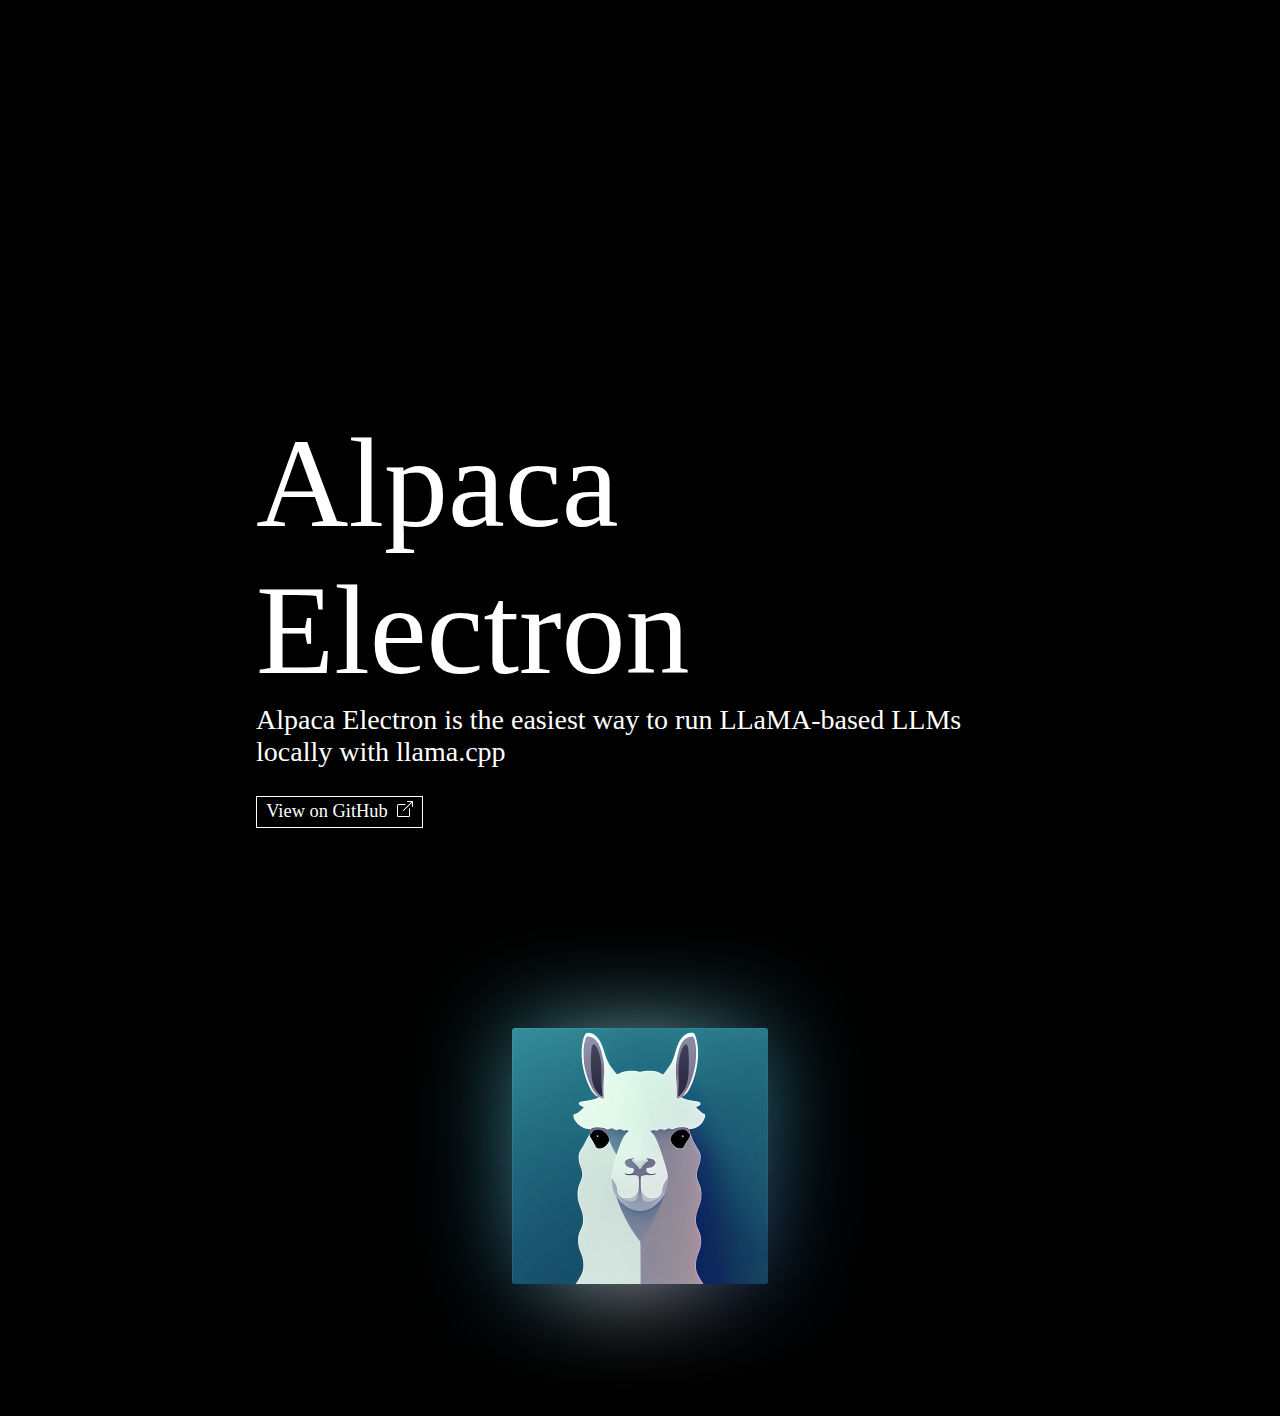
==== alpaca-electron/index.html @ 9588fc06 "add alpaca electorn webpage (incomplete)" ====
<!DOCTYPE html>
<html lang="en">
	<head>
		<meta charset="UTF-8" />
		<meta http-equiv="X-UA-Compatible" content="IE=edge" />
		<meta name="viewport" content="width=device-width, initial-scale=1.0" />
		<link rel="icon" type="image/png" href="../images/alpacaelectron.png" />
		<title>Alpaca Electron - ItsPi3141</title>

		<link href="https://fonts.cdnfonts.com/css/ibm-plex-sans" rel="stylesheet" />
		<link rel="stylesheet" href="style.css" />
	</head>
	<body>
		<div id="cover">
			<h1>Alpaca Electron</h1>
			<h3>Alpaca Electron is the easiest way to run LLaMA-based LLMs locally with llama.cpp</h3>
			<button>
				View on GitHub
				<svg xmlns="http://www.w3.org/2000/svg" width="16" height="16" fill="currentColor" viewBox="0 0 16 16" style="margin-left: 0.25em">
					<path fill-rule="evenodd" d="M8.636 3.5a.5.5 0 0 0-.5-.5H1.5A1.5 1.5 0 0 0 0 4.5v10A1.5 1.5 0 0 0 1.5 16h10a1.5 1.5 0 0 0 1.5-1.5V7.864a.5.5 0 0 0-1 0V14.5a.5.5 0 0 1-.5.5h-10a.5.5 0 0 1-.5-.5v-10a.5.5 0 0 1 .5-.5h6.636a.5.5 0 0 0 .5-.5z" />
					<path fill-rule="evenodd" d="M16 .5a.5.5 0 0 0-.5-.5h-5a.5.5 0 0 0 0 1h3.793L6.146 9.146a.5.5 0 1 0 .708.708L15 1.707V5.5a.5.5 0 0 0 1 0v-5z" />
				</svg>
			</button>
		</div>
		<div id="main">
			<div id="logo">
				<div>
					<img src="../images/alpacaelectron.png" draggable="false" />
				</div>
			</div>
		</div>
	</body>
</html>
---- alpaca-electron/style.css ----
body {
	background: black;
	display: flex;
	flex-direction: column;
	align-items: center;
	margin: 0;
}
* {
	font-family: "IBM Plex Sans";
	color: white;
}
*::selection {
	background: white;
	color: black;
}

button {
	background: black;
	border: white solid 1px;
	font-size: 1.15em;
	padding: 0.25em 0.5em;
	font-weight: 400;
	cursor: pointer;
	outline: none;
}
button:hover * {
	color: black;
}
button:hover {
	background: white;
	color: black;
}

#cover {
	height: 92vh;
	margin-bottom: 8vh;
	width: 60vw;
	display: flex;
	flex-direction: column;
	align-items: start;
	justify-content: end;
}
#cover h1 {
	font-weight: 400;
	font-size: 8em;
	margin: 0;
}
@media screen and (max-width: 1200px) {
	#cover {
		width: calc(100vw - 4em);
	}
}
@media screen and (max-width: 970px) {
	#cover h1 {
		font-size: 6em;
	}
}
@media screen and (max-width: 750px) {
	#cover h1 {
		font-size: 4em;
	}
}
#cover h3 {
	margin-top: 0;
	font-weight: 400;
	font-size: 1.75em;
}

#logo {
	margin: 8em 0;
}
#logo img {
	border-radius: 3px;
}
#logo img,
#logo div::before {
	width: 256px;
	height: 256px;
}
#logo div::before {
	display: block;
	content: "";
	position: absolute;
	z-index: -999;
	background-image: url(../images/alpacaelectron.png);
	filter: blur(50px);
}
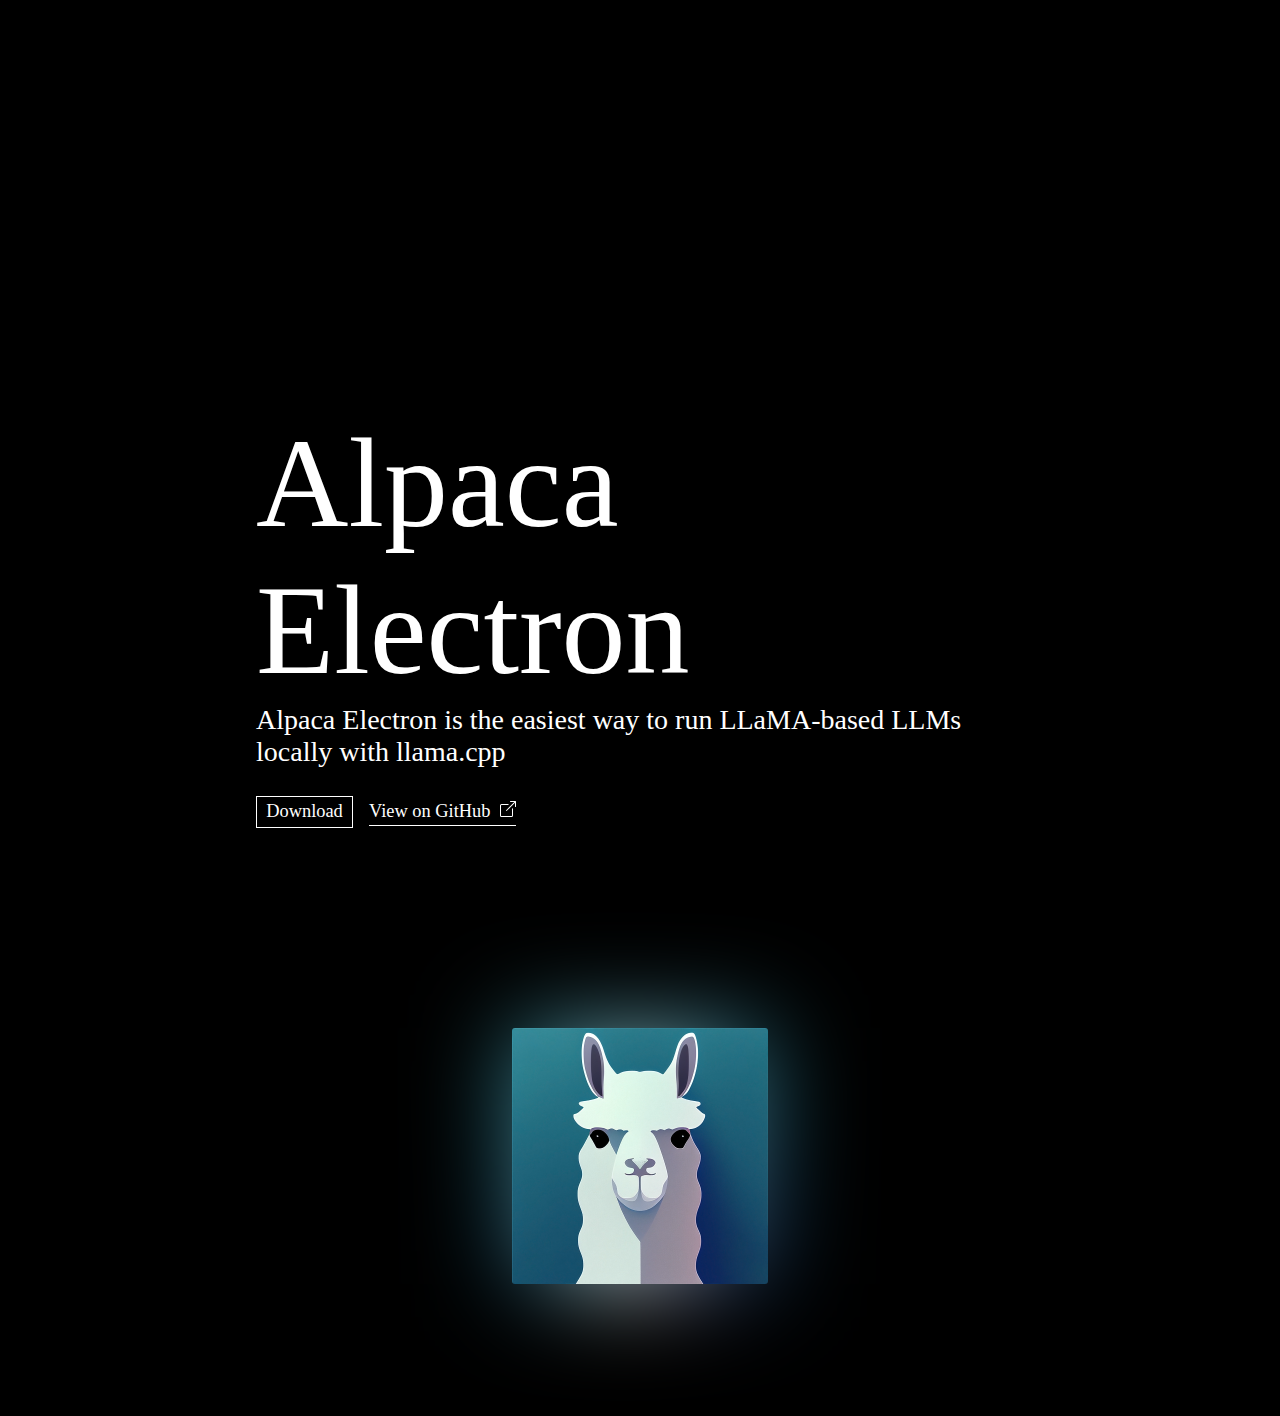
==== commit f23a340b: "changed url paths" ====
--- a/alpaca-electron/index.html
+++ b/alpaca-electron/index.html
@@ -14,13 +14,16 @@
 		<div id="cover">
 			<h1>Alpaca Electron</h1>
 			<h3>Alpaca Electron is the easiest way to run LLaMA-based LLMs locally with llama.cpp</h3>
-			<button>
-				View on GitHub
-				<svg xmlns="http://www.w3.org/2000/svg" width="16" height="16" fill="currentColor" viewBox="0 0 16 16" style="margin-left: 0.25em">
-					<path fill-rule="evenodd" d="M8.636 3.5a.5.5 0 0 0-.5-.5H1.5A1.5 1.5 0 0 0 0 4.5v10A1.5 1.5 0 0 0 1.5 16h10a1.5 1.5 0 0 0 1.5-1.5V7.864a.5.5 0 0 0-1 0V14.5a.5.5 0 0 1-.5.5h-10a.5.5 0 0 1-.5-.5v-10a.5.5 0 0 1 .5-.5h6.636a.5.5 0 0 0 .5-.5z" />
-					<path fill-rule="evenodd" d="M16 .5a.5.5 0 0 0-.5-.5h-5a.5.5 0 0 0 0 1h3.793L6.146 9.146a.5.5 0 1 0 .708.708L15 1.707V5.5a.5.5 0 0 0 1 0v-5z" />
-				</svg>
-			</button>
+			<div class="button-row">
+				<button class="primary" onclick="location.href = 'download'">Download</button>
+				<button class="secondary" onclick="window.open('https:\/\/github.com/ItsPi3141/alpaca-electron')">
+					View on GitHub
+					<svg xmlns="http://www.w3.org/2000/svg" width="16" height="16" fill="currentColor" viewBox="0 0 16 16" style="margin-left: 0.25em">
+						<path fill-rule="evenodd" d="M8.636 3.5a.5.5 0 0 0-.5-.5H1.5A1.5 1.5 0 0 0 0 4.5v10A1.5 1.5 0 0 0 1.5 16h10a1.5 1.5 0 0 0 1.5-1.5V7.864a.5.5 0 0 0-1 0V14.5a.5.5 0 0 1-.5.5h-10a.5.5 0 0 1-.5-.5v-10a.5.5 0 0 1 .5-.5h6.636a.5.5 0 0 0 .5-.5z" />
+						<path fill-rule="evenodd" d="M16 .5a.5.5 0 0 0-.5-.5h-5a.5.5 0 0 0 0 1h3.793L6.146 9.146a.5.5 0 1 0 .708.708L15 1.707V5.5a.5.5 0 0 0 1 0v-5z" />
+					</svg>
+				</button>
+			</div>
 		</div>
 		<div id="main">
 			<div id="logo">
--- a/alpaca-electron/style.css
+++ b/alpaca-electron/style.css
@@ -15,20 +15,32 @@
 }
 
 button {
+	cursor: pointer;
+	outline: none;
+	font-size: 1.15em;
+}
+button.primary {
+	padding: 0.25em 0.5em;
+	font-weight: 400;
 	background: black;
 	border: white solid 1px;
-	font-size: 1.15em;
-	padding: 0.25em 0.5em;
-	font-weight: 400;
-	cursor: pointer;
-	outline: none;
 }
-button:hover * {
+button.primary:hover * {
 	color: black;
 }
-button:hover {
+button.primary:hover {
 	background: white;
 	color: black;
+}
+button.secondary {
+	background: none;
+	border: none;
+	border-bottom: white solid 1px;
+	padding: 0;
+	height: 1.5em;
+}
+button.secondary:hover {
+	border-bottom: #696969 solid 1px;
 }
 
 #cover {
@@ -65,6 +77,12 @@
 	font-weight: 400;
 	font-size: 1.75em;
 }
+.button-row {
+	display: flex;
+	flex-direction: row;
+	gap: 1em;
+	align-items: center;
+}
 
 #logo {
 	margin: 8em 0;
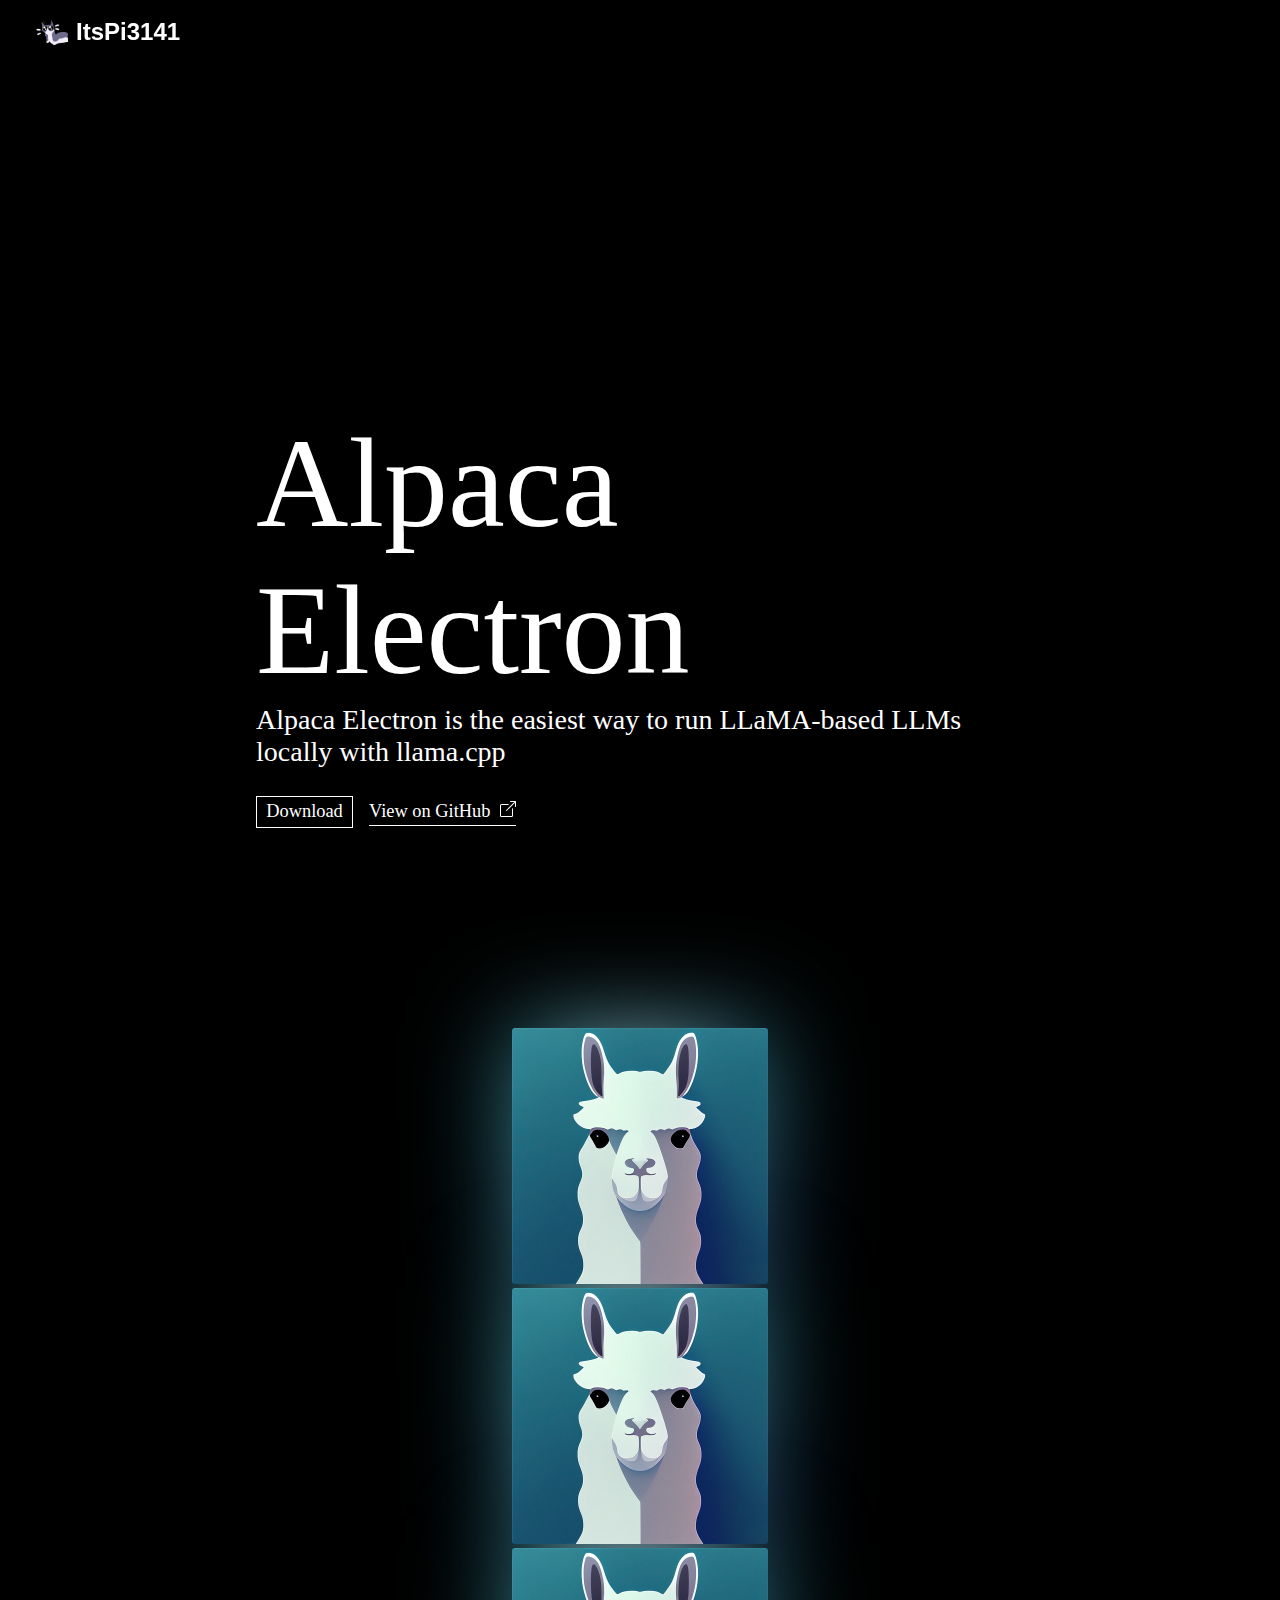
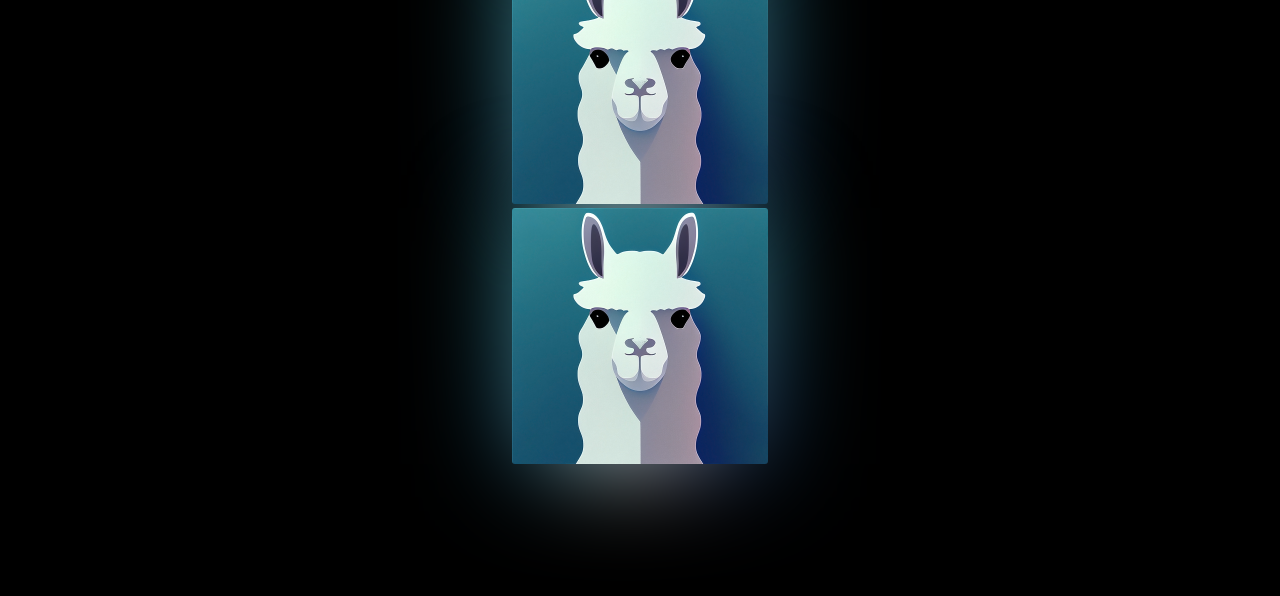
==== commit 4e261545: "add nav and scrollbar to alpaca electron page" ====
--- a/alpaca-electron/index.html
+++ b/alpaca-electron/index.html
@@ -8,9 +8,14 @@
 		<title>Alpaca Electron - ItsPi3141</title>
 
 		<link href="https://fonts.cdnfonts.com/css/ibm-plex-sans" rel="stylesheet" />
+		<link href="https://fonts.cdnfonts.com/css/sf-ui-text-2" rel="stylesheet" />
 		<link rel="stylesheet" href="style.css" />
 	</head>
 	<body>
+		<div id="nav">
+			<img src="../images/pfp.png" width="36em" height="36em" draggable="false" style="margin-right: -3.5em" />
+			<h2>ItsPi3141</h2>
+		</div>
 		<div id="cover">
 			<h1>Alpaca Electron</h1>
 			<h3>Alpaca Electron is the easiest way to run LLaMA-based LLMs locally with llama.cpp</h3>
@@ -30,6 +35,15 @@
 				<div>
 					<img src="../images/alpacaelectron.png" draggable="false" />
 				</div>
+				<div>
+					<img src="../images/alpacaelectron.png" draggable="false" />
+				</div>
+				<div>
+					<img src="../images/alpacaelectron.png" draggable="false" />
+				</div>
+				<div>
+					<img src="../images/alpacaelectron.png" draggable="false" />
+				</div>
 			</div>
 		</div>
 	</body>
--- a/alpaca-electron/style.css
+++ b/alpaca-electron/style.css
@@ -6,12 +6,38 @@
 	margin: 0;
 }
 * {
-	font-family: "IBM Plex Sans";
+	font-family: "IBM Plex Sans", san-serif;
 	color: white;
 }
 *::selection {
 	background: white;
 	color: black;
+}
+
+*::-webkit-scrollbar {
+	-webkit-appearance: none;
+	background-color: #000;
+}
+*::-webkit-scrollbar:vertical {
+	width: 11px;
+}
+*::-webkit-scrollbar:horizontal {
+	height: 11px;
+}
+*::-webkit-scrollbar-thumb {
+	border-radius: 8px;
+	border: 3px solid #000; /* should match background, can't be transparent */
+	background-color: #696969;
+	transition: all 0.3s;
+}
+*::-webkit-scrollbar-thumb:hover {
+	border-radius: 8px;
+	border: 2px solid #000; /* should match background, can't be transparent */
+	background-color: #aaaaaa;
+}
+*::-webkit-scrollbar-track {
+	background-color: #000;
+	border-radius: 8px;
 }
 
 button {
@@ -41,6 +67,35 @@
 }
 button.secondary:hover {
 	border-bottom: #696969 solid 1px;
+}
+
+#nav {
+	display: flex;
+	flex-direction: row;
+	height: 4em;
+	width: 100%;
+	align-items: center;
+	justify-content: start;
+	position: fixed;
+	top: 0;
+	left: 0;
+	background: #0008;
+	backdrop-filter: blur(15px);
+	padding: 0 2em;
+	gap: 4em;
+}
+#nav button {
+	height: 3em;
+	width: 15vw;
+	box-sizing: border-box;
+}
+#nav button:hover {
+	background: black;
+	border: blackart;
+}
+#nav h2 {
+	margin: 0;
+	font-family: "SF UI Text", sans-serif;
 }
 
 #cover {
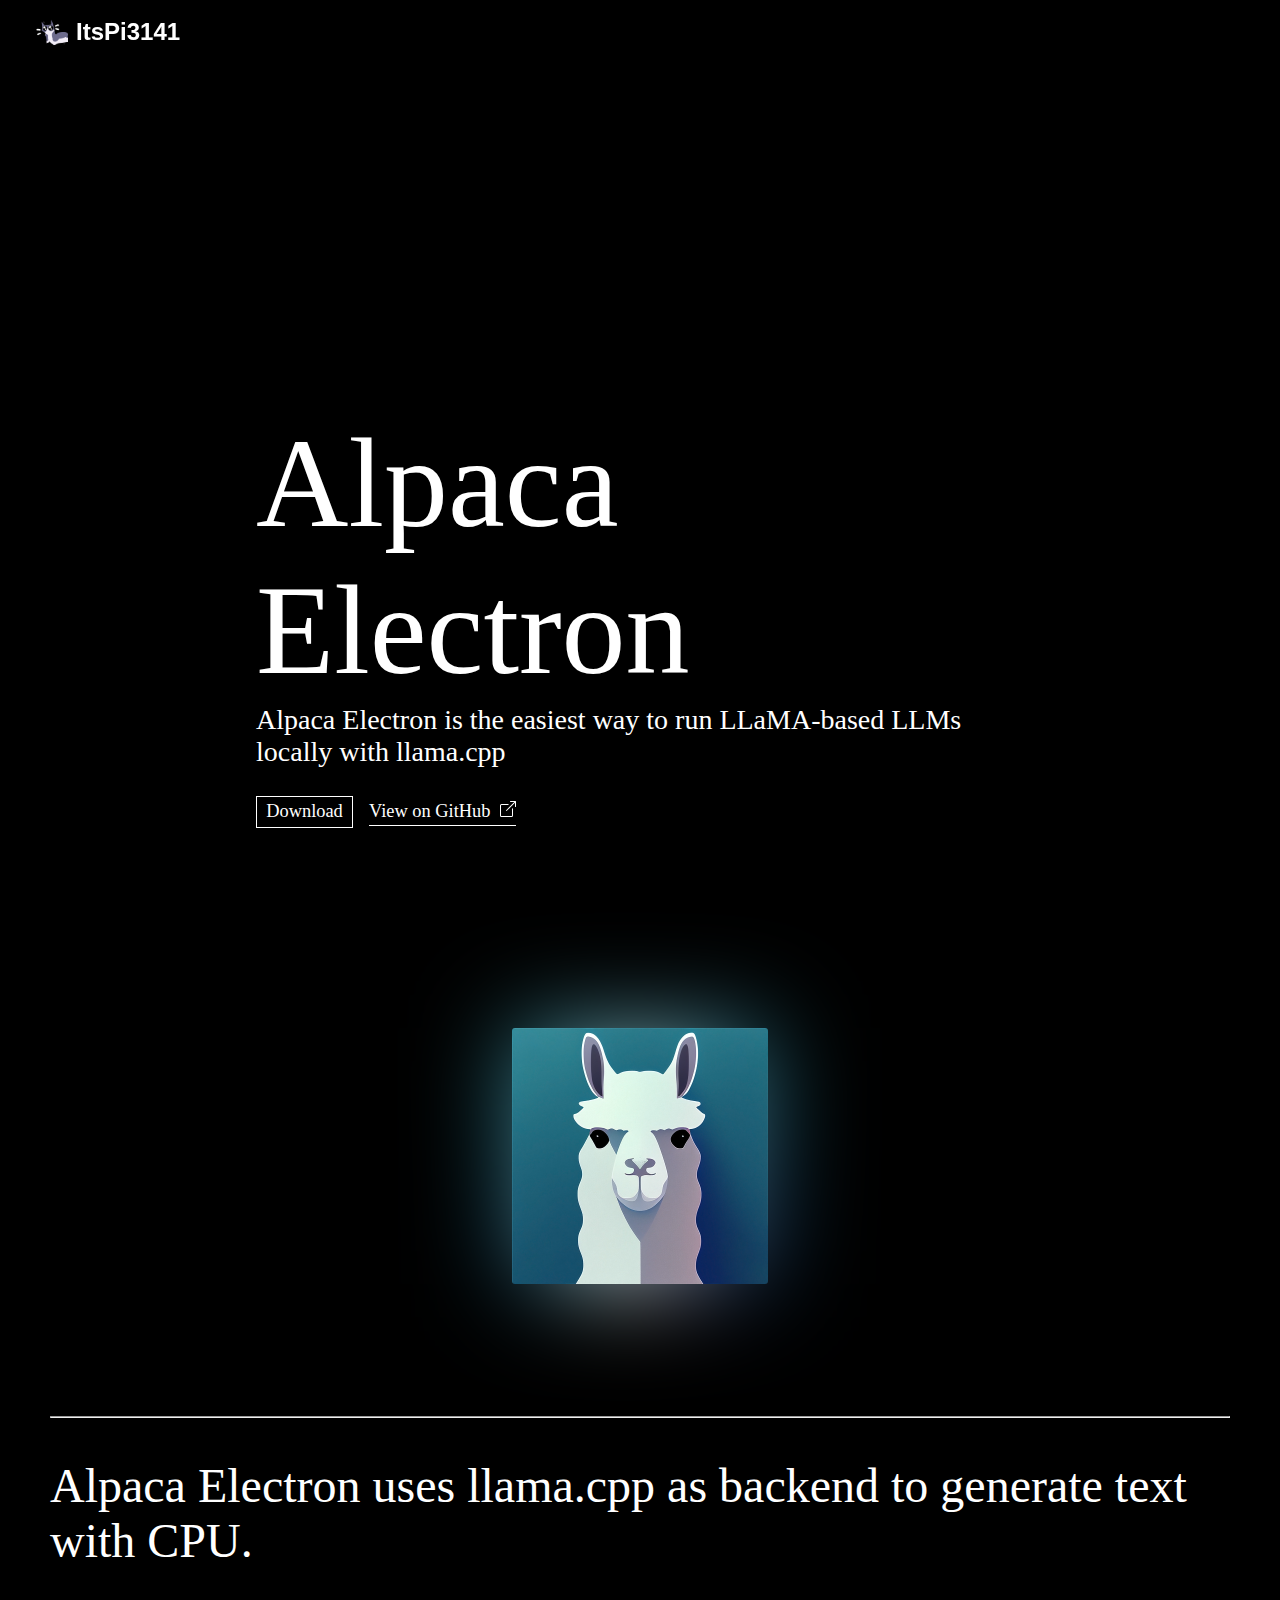
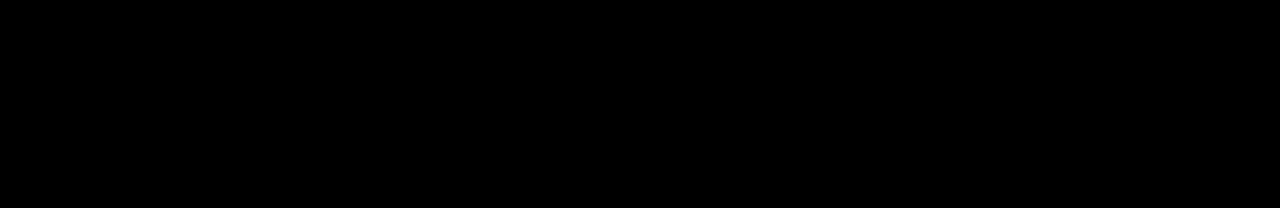
==== commit b304a7c8: "update alpaca electron page" ====
--- a/alpaca-electron/index.html
+++ b/alpaca-electron/index.html
@@ -32,19 +32,14 @@
 		</div>
 		<div id="main">
 			<div id="logo">
-				<div>
-					<img src="../images/alpacaelectron.png" draggable="false" />
-				</div>
-				<div>
-					<img src="../images/alpacaelectron.png" draggable="false" />
-				</div>
-				<div>
-					<img src="../images/alpacaelectron.png" draggable="false" />
-				</div>
-				<div>
+				<div class="center">
 					<img src="../images/alpacaelectron.png" draggable="false" />
 				</div>
 			</div>
+
+			<hr />
+
+			<h2>Alpaca Electron uses llama.cpp as backend to generate text with CPU.</h2>
 		</div>
 	</body>
 </html>
--- a/alpaca-electron/style.css
+++ b/alpaca-electron/style.css
@@ -158,3 +158,28 @@
 	background-image: url(../images/alpacaelectron.png);
 	filter: blur(50px);
 }
+
+#main {
+	width: calc(100vw - 100px);
+	margin: 0 50px 200px 50px;
+}
+
+.center {
+	width: max-content;
+	margin: auto;
+}
+
+#main h2 {
+	font-size: 3em;
+	font-weight: 400;
+}
+@media screen and (max-width: 970px) {
+	#main h2 {
+		font-size: 2.5em;
+	}
+}
+@media screen and (max-width: 750px) {
+	#main h2 {
+		font-size: 2em;
+	}
+}
